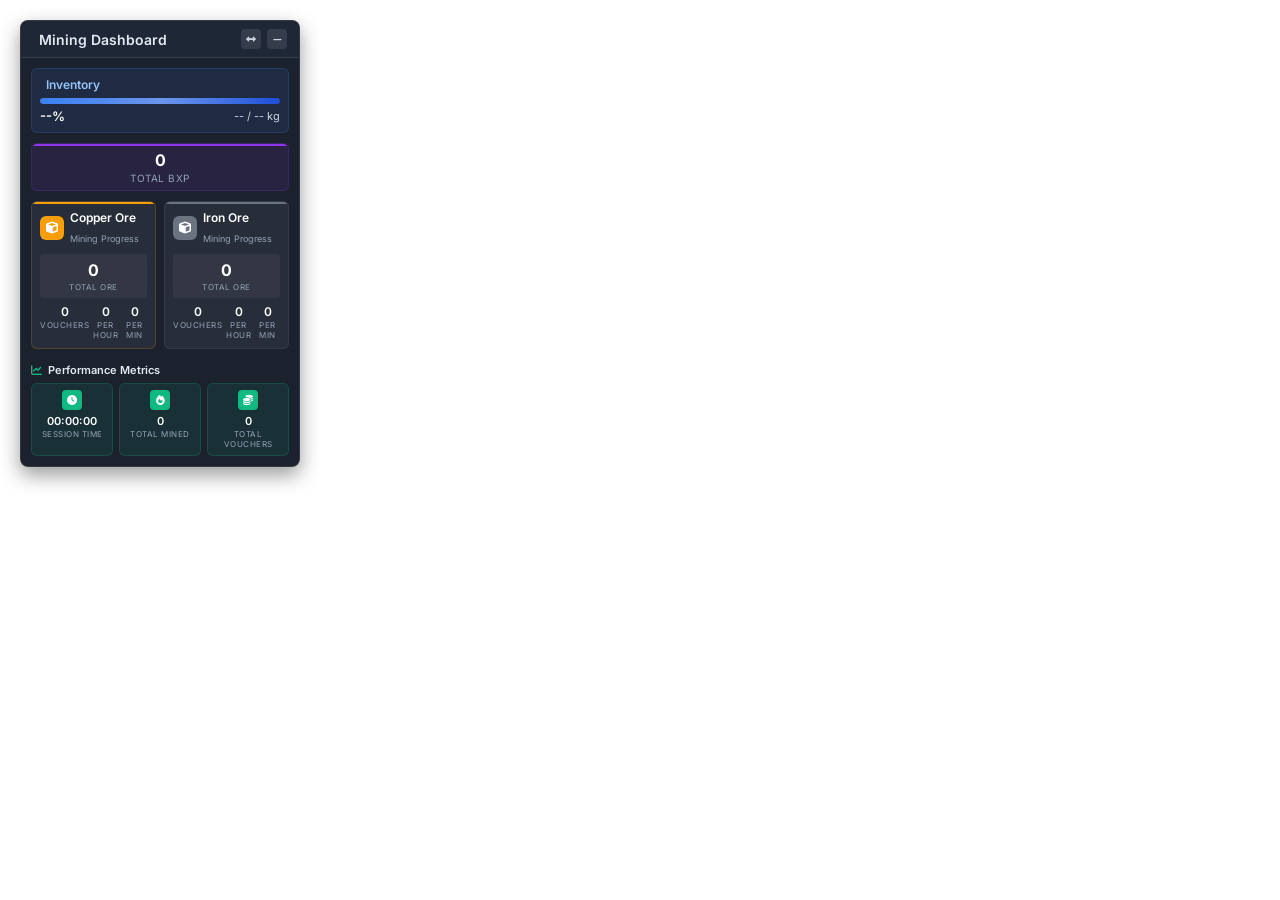
==== mining-helper/index.html @ 570bb560 "small ui inprovments" ====
<!DOCTYPE html>
<html lang="en">
<head>
  <meta charset="UTF-8" />
  <meta name="viewport" content="width=device-width, initial-scale=1.0" />
  <title>Mining Dashboard</title>
  <link rel="stylesheet" href="style.css" />
  <link href="https://cdnjs.cloudflare.com/ajax/libs/font-awesome/6.4.0/css/all.min.css" rel="stylesheet" />
</head>
<body>
  <div class="dashboard-container" id="draggableWindow">
    <div class="dashboard-header">
      <div class="header-content">
        <div class="header-title">
          <i class="fas fa-pickaxe"></i>
          <span>Mining Dashboard</span>
        </div>
        <div class="header-actions">
          <button class="btn-layout" id="layoutBtn" title="Toggle Layout">
            <i class="fas fa-arrows-alt-h"></i>
          </button>
          <button class="btn-minimize" id="minimizeBtn">
            <i class="fas fa-minus"></i>
          </button>
        </div>
      </div>
    </div>

    <div class="dashboard-content">
      <div class="left-column">
        <div class="inventory-overview">
          <div class="inventory-card">
            <div class="inventory-header">
              <i class="fas fa-backpack"></i>
              <span>Inventory</span>
            </div>
            <div class="inventory-progress">
              <div class="progress-bar">
                <div class="progress-fill" id="inventoryProgress"></div>
              </div>
              <div class="inventory-details">
                <span class="inventory-text" id="inv-percent">--%</span>
                <span class="inventory-capacity">
                  <span id="inv-current">--</span> / <span id="inv-max">--</span> kg
                </span>
              </div>
              <div id="alert-warning-badge" class="inventory-warning" hidden>Inventory high</div>
            </div>
          </div>
        </div>

        <div class="bxp-section">
          <div class="bxp-card">
            <div class="bxp-simple">
              <div class="bxp-value" id="total-bxp">0</div>
              <div class="bxp-label">Total BXP</div>
            </div>
          </div>
        </div>
      </div>

      <div class="ore-grid">
        <div class="ore-card copper-card">
          <div class="ore-header">
            <div class="ore-icon">
              <i class="fas fa-cube"></i>
            </div>
            <div class="ore-title">
              <h3>Copper Ore</h3>
              <span class="ore-subtitle">Mining Progress</span>
            </div>
          </div>
          
          <div class="ore-stats">
            <div class="stat-item main-stat">
              <div class="stat-value" id="copper-total">0</div>
              <div class="stat-label">Total Ore</div>
            </div>
            
            <div class="stat-row">
              <div class="stat-item">
                <div class="stat-value" id="copper-vouchers">0</div>
                <div class="stat-label">Vouchers</div>
              </div>
              <div class="stat-item">
                <div class="stat-value" id="copper-hr">0</div>
                <div class="stat-label">Per Hour</div>
              </div>
              <div class="stat-item">
                <div class="stat-value" id="copper-min">0</div>
                <div class="stat-label">Per Min</div>
              </div>
            </div>
          </div>
        </div>

        <div class="ore-card iron-card">
          <div class="ore-header">
            <div class="ore-icon">
              <i class="fas fa-cube"></i>
            </div>
            <div class="ore-title">
              <h3>Iron Ore</h3>
              <span class="ore-subtitle">Mining Progress</span>
            </div>
          </div>
          
          <div class="ore-stats">
            <div class="stat-item main-stat">
              <div class="stat-value" id="iron-total">0</div>
              <div class="stat-label">Total Ore</div>
            </div>
            
            <div class="stat-row">
              <div class="stat-item">
                <div class="stat-value" id="iron-vouchers">0</div>
                <div class="stat-label">Vouchers</div>
              </div>
              <div class="stat-item">
                <div class="stat-value" id="iron-hr">0</div>
                <div class="stat-label">Per Hour</div>
              </div>
              <div class="stat-item">
                <div class="stat-value" id="iron-min">0</div>
                <div class="stat-label">Per Min</div>
              </div>
            </div>
          </div>
        </div>
      </div>

      <div class="performance-section">
        <div class="section-header">
          <i class="fas fa-chart-line"></i>
          <span>Performance Metrics</span>
        </div>
        <div class="metrics-grid">
          <div class="metric-card">
            <div class="metric-icon">
              <i class="fas fa-clock"></i>
            </div>
            <div class="metric-content">
              <div class="metric-value" id="session-time">00:00:00</div>
              <div class="metric-label">Session Time</div>
            </div>
          </div>
          
          <div class="metric-card">
            <div class="metric-icon">
              <i class="fas fa-fire"></i>
            </div>
            <div class="metric-content">
              <div class="metric-value" id="total-mined">0</div>
              <div class="metric-label">Total Mined</div>
            </div>
          </div>
          
          <div class="metric-card">
            <div class="metric-icon">
              <i class="fas fa-coins"></i>
            </div>
            <div class="metric-content">
              <div class="metric-value" id="total-vouchers">0</div>
              <div class="metric-label">Total Vouchers</div>
            </div>
          </div>
        </div>
      </div>
    </div>
  </div>

  <script src="mining-tracker.js"></script>
</body>
</html>
---- mining-helper/style.css ----
@import url('https://fonts.googleapis.com/css2?family=Inter:wght@300;400;500;600;700&display=swap');

* {
  margin: 0;
  padding: 0;
  box-sizing: border-box;
}

body {
  font-family: 'Inter', 'Segoe UI', system-ui, -apple-system, sans-serif;
  background: transparent;
  user-select: none;
  overflow: hidden;
}

.dashboard-container {
  position: fixed;
  top: 20px;
  left: 20px;
  width: 280px;
  background: rgba(15, 23, 35, 0.95);
  border: 1px solid rgba(255, 255, 255, 0.1);
  border-radius: 8px;
  box-shadow: 0 8px 20px rgba(0, 0, 0, 0.4);
  color: #ffffff;
  z-index: 9999;
  overflow: hidden;
  will-change: transform;
  transition: width 0.3s ease, height 0.3s ease;
}

.dashboard-container.horizontal {
  width: 560px;
  height: auto;
}

.dashboard-container.horizontal .dashboard-content {
  flex-direction: row;
  align-items: flex-start;
  gap: 8px;
}

.dashboard-container.horizontal .inventory-overview,
.dashboard-container.horizontal .bxp-section {
  margin: 0;
  padding: 0;
}

.dashboard-container.horizontal .left-column {
  display: flex;
  flex-direction: column;
  flex: 0 0 140px;
  gap: 0;
}

.dashboard-container.horizontal .ore-grid {
  flex: 1;
  grid-template-columns: 1fr 1fr;
  gap: 8px;
}

.dashboard-container.horizontal .performance-section {
  display: none;
}


.bxp-section {
  margin-top: 0;
}

.bxp-card {
  background: rgba(147, 51, 234, 0.1);
  border: 1px solid rgba(147, 51, 234, 0.2);
  border-radius: 6px;
  padding: 6px;
  position: relative;
  overflow: hidden;
}

.bxp-card::before {
  content: '';
  position: absolute;
  top: 0;
  left: 0;
  right: 0;
  height: 2px;
  background: #9333ea;
}

.bxp-simple {
  text-align: center;
}

.bxp-simple .bxp-value {
  font-size: 16px;
  font-weight: 700;
  color: #ffffff;
  margin-bottom: 2px;
}

.bxp-simple .bxp-label {
  font-size: 10px;
  color: #94a3b8;
  text-transform: uppercase;
  letter-spacing: 0.5px;
}

.dashboard-container.minimized {
  height: 40px;
  overflow: hidden;
}

.dashboard-container.horizontal.minimized {
  height: 40px;
  width: 560px;
}

.dashboard-header {
  background: rgba(30, 40, 55, 0.8);
  border-bottom: 1px solid rgba(255, 255, 255, 0.1);
  padding: 8px 12px;
  cursor: move;
  user-select: none;
}

.header-content {
  display: flex;
  justify-content: space-between;
  align-items: center;
}

.header-title {
  display: flex;
  align-items: center;
  gap: 6px;
  font-weight: 600;
  font-size: 14px;
  color: #e2e8f0;
}

.header-title i {
  color: #f59e0b;
  font-size: 14px;
}

.header-actions {
  display: flex;
  gap: 6px;
}

.btn-minimize,
.btn-layout {
  background: rgba(255, 255, 255, 0.1);
  border: none;
  border-radius: 4px;
  width: 20px;
  height: 20px;
  display: flex;
  align-items: center;
  justify-content: center;
  color: #cbd5e1;
  cursor: pointer;
  font-size: 10px;
}

.btn-minimize:hover,
.btn-layout:hover {
  background: rgba(255, 255, 255, 0.2);
  color: #ffffff;
}

.dashboard-content {
  padding: 10px;
  display: flex;
  flex-direction: column;
  gap: 10px;
}

.dashboard-container:not(.horizontal) .left-column {
  display: contents;
}

.dashboard-container.horizontal .left-column {
  display: flex;
  flex-direction: column;
  flex: 0 0 140px;
  gap: 2px; 
}

.inventory-overview {
  margin-bottom: 0;
}

.inventory-card {
  background: rgba(59, 130, 246, 0.1);
  border: 1px solid rgba(59, 130, 246, 0.2);
  border-radius: 6px;
  padding: 8px;
}

.inventory-header {
  display: flex;
  align-items: center;
  gap: 6px;
  margin-bottom: 6px;
  font-weight: 600;
  color: #93c5fd;
  font-size: 12px;
}

.inventory-header i {
  font-size: 12px;
}

.inventory-progress {
  display: flex;
  flex-direction: column;
  gap: 4px;
}

.progress-bar {
  width: 100%;
  height: 6px;
  background: rgba(255, 255, 255, 0.1);
  border-radius: 3px;
  overflow: hidden;
  position: relative;
}

.progress-fill {
  height: 100%;
  background: linear-gradient(90deg, #3b82f6, #1d4ed8);
  border-radius: 3px;
  position: relative;
}

.progress-fill::after {
  content: '';
  position: absolute;
  top: 0;
  left: 0;
  right: 0;
  bottom: 0;
  background: linear-gradient(90deg, transparent, rgba(255, 255, 255, 0.3), transparent);
  animation: shimmer 2s infinite;
}

@keyframes shimmer {
  0% { transform: translateX(-100%); }
  100% { transform: translateX(100%); }
}

.inventory-details {
  display: flex;
  justify-content: space-between;
  align-items: center;
}

.inventory-warning {
  margin-top: 8px;
  padding: 4px 8px;
  border-radius: 999px;
  background: rgba(239, 68, 68, 0.18);
  color: #fecaca;
  font-size: 10px;
  font-weight: 700;
  text-transform: uppercase;
  letter-spacing: 0.5px;
  border: 1px solid rgba(239, 68, 68, 0.3);
  animation: flash 1s infinite;
}

@keyframes flash {
  0%, 50% { opacity: 1; }
  51%, 100% { opacity: 0.3; }
}

.inventory-card.alerting {
  border-color: rgba(239, 68, 68, 0.4);
  box-shadow: 0 0 0 1px rgba(239, 68, 68, 0.15);
}

.inventory-text {
  font-weight: 600;
  font-size: 13px;
  color: #ffffff;
}

.inventory-capacity {
  font-size: 11px;
  color: #cbd5e1;
}

.ore-grid {
  display: grid;
  grid-template-columns: 1fr 1fr;
  gap: 8px;
}

.ore-card {
  background: rgba(255, 255, 255, 0.05);
  border: 1px solid rgba(255, 255, 255, 0.1);
  border-radius: 6px;
  padding: 8px;
  position: relative;
  overflow: hidden;
}

.ore-card::before {
  content: '';
  position: absolute;
  top: 0;
  left: 0;
  right: 0;
  height: 2px;
  background: var(--ore-color);
}

.copper-card {
  --ore-color: #f59e0b;
  --ore-color-light: #fbbf24;
  border-color: rgba(245, 158, 11, 0.2);
}

.iron-card {
  --ore-color: #6b7280;
  --ore-color-light: #9ca3af;
  border-color: rgba(107, 114, 128, 0.2);
}

.ore-card:hover {
  border-color: var(--ore-color);
}

.ore-header {
  display: flex;
  align-items: center;
  gap: 6px;
  margin-bottom: 8px;
}

.ore-icon {
  width: 24px;
  height: 24px;
  border-radius: 6px;
  background: var(--ore-color);
  display: flex;
  align-items: center;
  justify-content: center;
  color: white;
  font-size: 12px;
}

.ore-title h3 {
  font-size: 12px;
  font-weight: 600;
  color: #ffffff;
  margin-bottom: 1px;
}

.ore-subtitle {
  font-size: 9px;
  color: #94a3b8;
}

.ore-stats {
  display: flex;
  flex-direction: column;
  gap: 6px;
}

.main-stat {
  text-align: center;
  padding: 6px;
  background: rgba(255, 255, 255, 0.05);
  border-radius: 4px;
}

.main-stat .stat-value {
  font-size: 16px;
  font-weight: 700;
  color: #ffffff;
  margin-bottom: 2px;
}

.stat-row {
  display: grid;
  grid-template-columns: 1fr 1fr 1fr;
  gap: 4px;
}

.stat-item {
  text-align: center;
}

.stat-value {
  font-size: 12px;
  font-weight: 600;
  color: #ffffff;
  margin-bottom: 1px;
}

.stat-label {
  font-size: 8px;
  color: #94a3b8;
  text-transform: uppercase;
  letter-spacing: 0.5px;
}

.performance-section {
  margin-top: 4px;
}

.section-header {
  display: flex;
  align-items: center;
  gap: 6px;
  margin-bottom: 6px;
  font-weight: 600;
  color: #e2e8f0;
  font-size: 11px;
}

.section-header i {
  color: #10b981;
  font-size: 11px;
}

.metrics-grid {
  display: grid;
  grid-template-columns: 1fr 1fr 1fr;
  gap: 6px;
}

.metric-card {
  background: rgba(16, 185, 129, 0.1);
  border: 1px solid rgba(16, 185, 129, 0.2);
  border-radius: 6px;
  padding: 6px;
  display: flex;
  flex-direction: column;
  align-items: center;
  text-align: center;
}

.metric-card:hover {
  border-color: rgba(16, 185, 129, 0.4);
}

.metric-icon {
  width: 20px;
  height: 20px;
  border-radius: 4px;
  background: #10b981;
  display: flex;
  align-items: center;
  justify-content: center;
  color: white;
  font-size: 10px;
  margin-bottom: 4px;
}

.metric-content {
  width: 100%;
}

.metric-value {
  font-size: 11px;
  font-weight: 600;
  color: #ffffff;
  margin-bottom: 1px;
}

.metric-label {
  font-size: 8px;
  color: #94a3b8;
  text-transform: uppercase;
  letter-spacing: 0.5px;
}

.status-indicator {
  position: absolute;
  bottom: 8px;
  right: 12px;
  display: flex;
  align-items: center;
  gap: 4px;
  font-size: 9px;
  color: #94a3b8;
}

.status-dot {
  width: 6px;
  height: 6px;
  border-radius: 50%;
  background: #10b981;
  animation: pulse 2s infinite;
}

@keyframes pulse {
  0%, 100% { opacity: 1; }
  50% { opacity: 0.5; }
}

.ore-zero {
  color: #ef4444 !important;
  background: rgba(239, 68, 68, 0.2) !important;
  border: 1px solid rgba(239, 68, 68, 0.3) !important;
  border-radius: 3px;
  padding: 2px 4px;
  font-weight: 700 !important;
}

@media (max-width: 480px) {
  .dashboard-container {
    width: 260px;
    left: 10px;
    top: 10px;
  }
  
  .dashboard-container.horizontal {
    width: 500px;
  }
  
  .ore-grid {
    grid-template-columns: 1fr;
  }
  
  .metrics-grid {
    grid-template-columns: 1fr;
  }
}
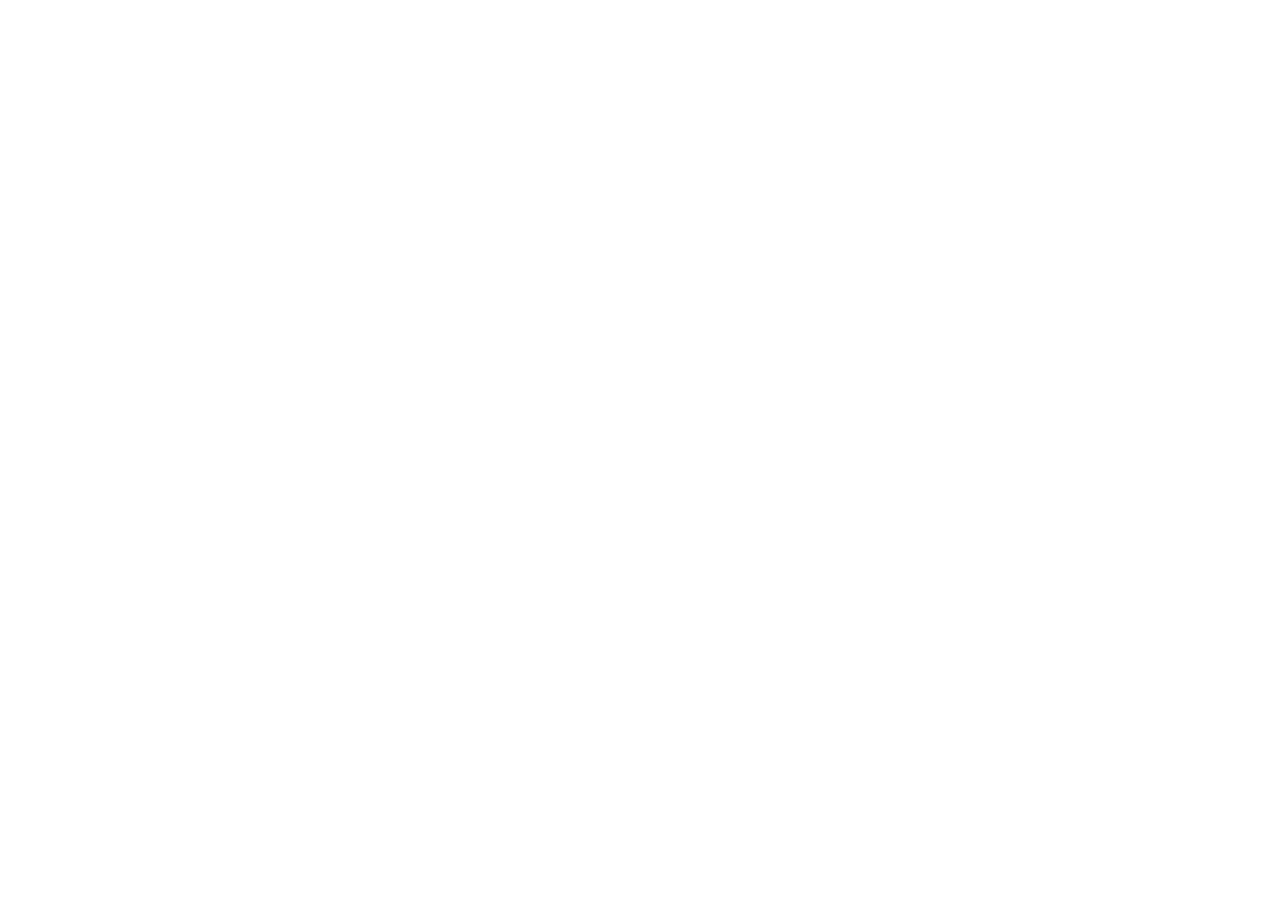
==== commit 29f241f0: "Merge pull request #1 from epopp1203/Different-approach-to-alerts This Alert sound is :pog:" ====
--- a/mining-helper/index.html
+++ b/mining-helper/index.html
@@ -169,6 +169,7 @@
     </div>
   </div>
 
+  <audio id="alertSound" src="alert.mp3" preload="auto"></audio>
   <script src="mining-tracker.js"></script>
 </body>
 </html>
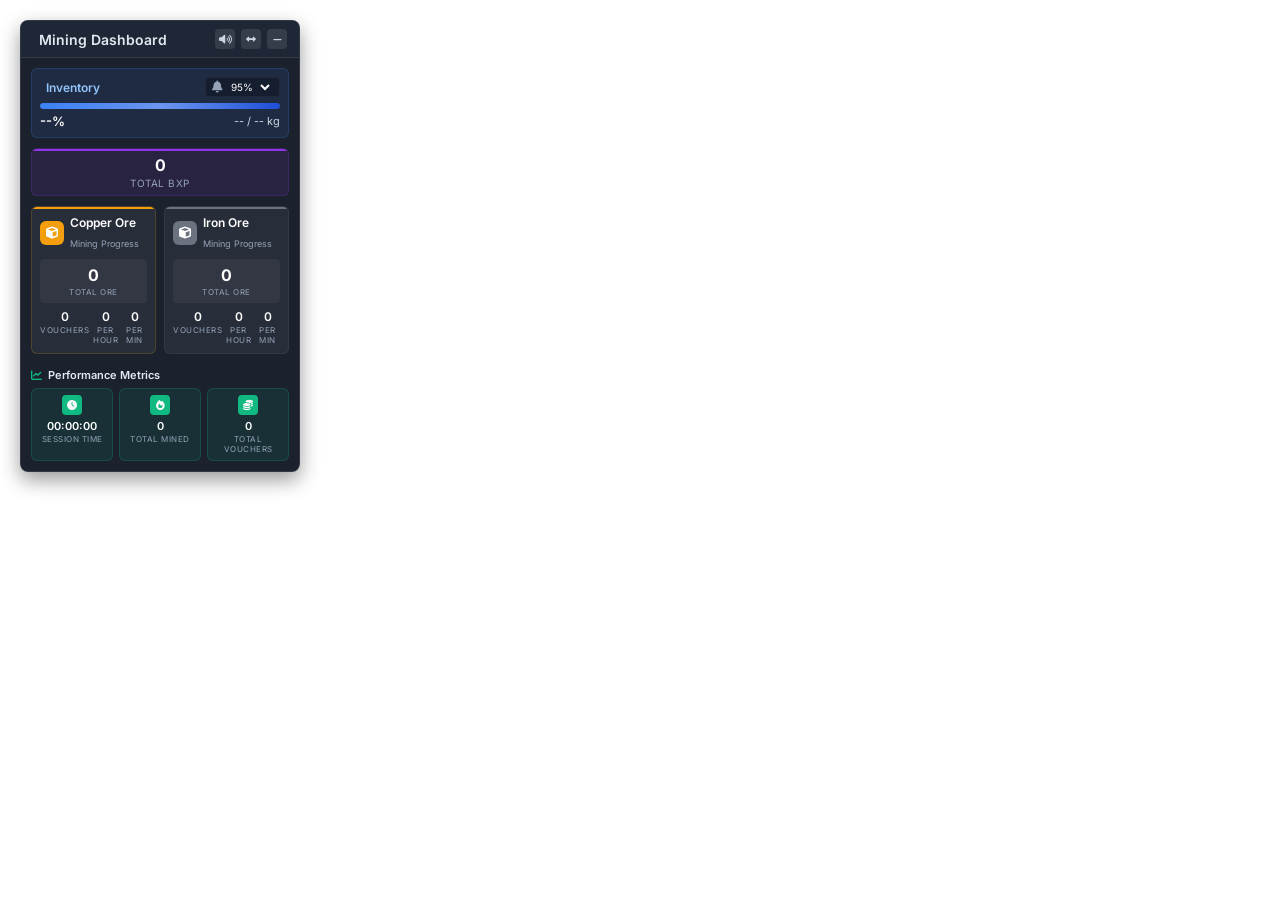
==== commit ef9ae150: "Temp update while I debug" ====
--- a/mining-helper/index.html
+++ b/mining-helper/index.html
@@ -16,6 +16,9 @@
           <span>Mining Dashboard</span>
         </div>
         <div class="header-actions">
+          <button class="btn-mute" id="muteBtn" title="Mute Alert">
+            <i class="fas fa-volume-up"></i>
+          </button>
           <button class="btn-layout" id="layoutBtn" title="Toggle Layout">
             <i class="fas fa-arrows-alt-h"></i>
           </button>
@@ -31,8 +34,26 @@
         <div class="inventory-overview">
           <div class="inventory-card">
             <div class="inventory-header">
-              <i class="fas fa-backpack"></i>
-              <span>Inventory</span>
+              <div class="header-left">
+                <i class="fas fa-backpack"></i>
+                <span>Inventory</span>
+              </div>
+              <div class="threshold-container" title="Alert Threshold">
+                <i class="fas fa-bell"></i>
+                <select id="thresholdSelect" class="threshold-dropdown">
+                  <option value="50">50%</option>
+                  <option value="55">55%</option>
+                  <option value="60">60%</option>
+                  <option value="65">65%</option>
+                  <option value="70">70%</option>
+                  <option value="75">75%</option>
+                  <option value="80">80%</option>
+                  <option value="85">85%</option>
+                  <option value="90">90%</option>
+                  <option value="95" selected>95%</option>
+                  <option value="100">100%</option>
+                </select>
+              </div>
             </div>
             <div class="inventory-progress">
               <div class="progress-bar">
@@ -48,7 +69,7 @@
             </div>
           </div>
         </div>
-
+        
         <div class="bxp-section">
           <div class="bxp-card">
             <div class="bxp-simple">
@@ -169,7 +190,7 @@
     </div>
   </div>
 
-  <audio id="alertSound" src="alert.mp3" preload="auto"></audio>
+  <audio id="alertSound" src="Alert.mp3" preload="auto"></audio>
   <script src="mining-tracker.js"></script>
 </body>
 </html>
--- a/mining-helper/style.css
+++ b/mining-helper/style.css
@@ -28,7 +28,78 @@
   will-change: transform;
   transition: width 0.3s ease, height 0.3s ease;
 }
-
+/* ... existing styles ... */
+
+/* Mute Button Styles */
+.btn-mute {
+  background: rgba(255, 255, 255, 0.1);
+  border: none;
+  border-radius: 4px;
+  width: 20px;
+  height: 20px;
+  display: flex;
+  align-items: center;
+  justify-content: center;
+  color: #cbd5e1;
+  cursor: pointer;
+  font-size: 10px;
+}
+
+.btn-mute:hover {
+  background: rgba(255, 255, 255, 0.2);
+  color: #ffffff;
+}
+
+.btn-mute.muted {
+  color: #f87171;
+  background: rgba(248, 113, 113, 0.15);
+}
+
+/* Updated Inventory Header */
+.inventory-header {
+  display: flex;
+  justify-content: space-between;
+  align-items: center;
+  width: 100%;
+}
+
+.header-left {
+  display: flex;
+  align-items: center;
+  gap: 6px;
+}
+
+/* Threshold Container & Dropdown */
+.threshold-container {
+  display: flex;
+  align-items: center;
+  gap: 4px;
+  background: rgba(0, 0, 0, 0.3);
+  padding: 2px 6px;
+  border-radius: 4px;
+  border: 1px solid rgba(255, 255, 255, 0.05);
+}
+
+.threshold-container i {
+  font-size: 9px;
+  color: #94a3b8;
+}
+
+.threshold-dropdown {
+  background: transparent;
+  color: #ffffff;
+  border: none;
+  font-size: 10px;
+  font-family: inherit;
+  cursor: pointer;
+  outline: none;
+  padding: 0;
+}
+
+.threshold-dropdown option {
+  background: #0f1723; /* Dark dashboard background */
+  color: #ffffff;
+}
 .dashboard-container.horizontal {
   width: 560px;
   height: auto;
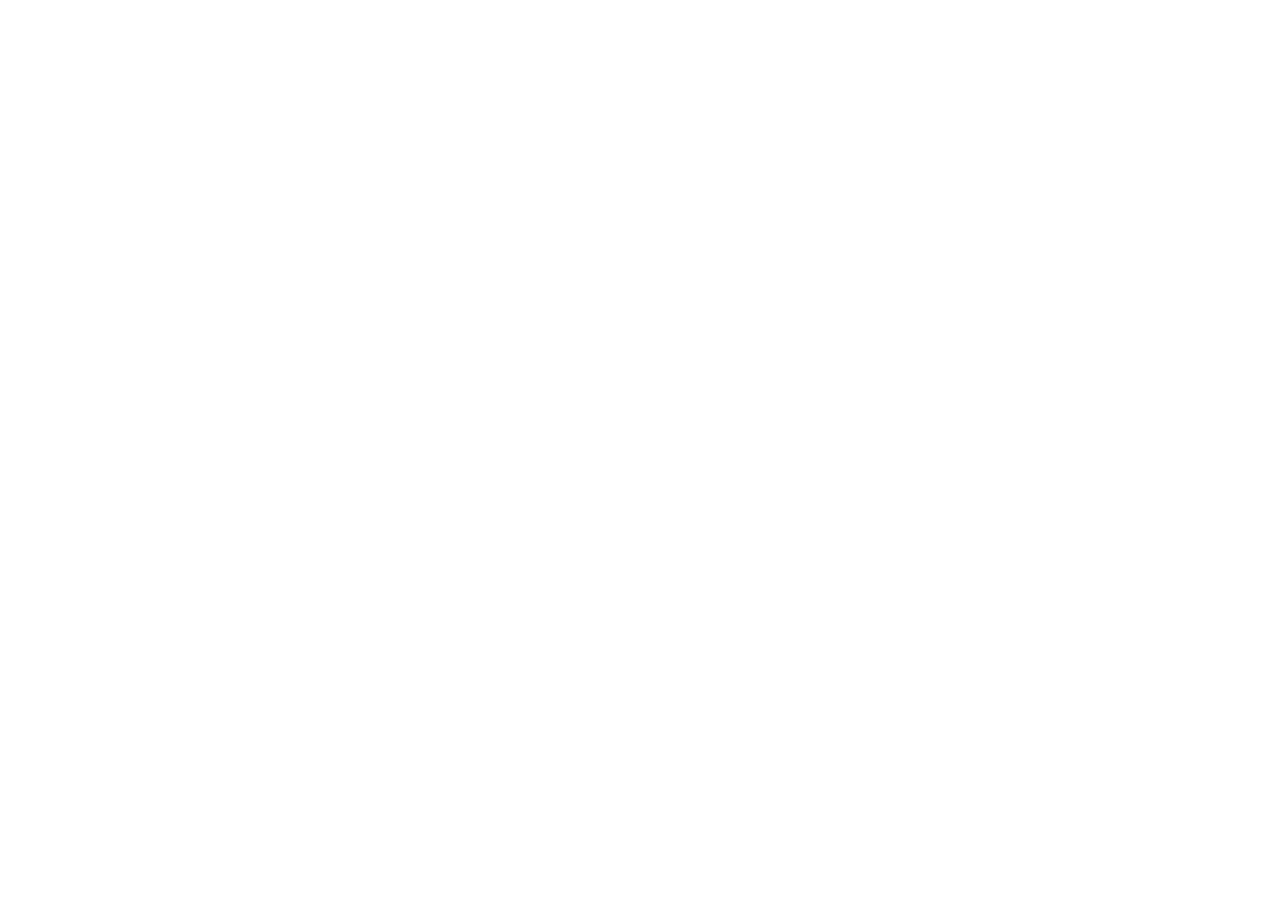
==== commit ee0f4a8d: "Add session, auto-exchange, ETA & UI tweaks Introduce several UI and behavior enhancements to the mi" ====
--- a/mining-helper/index.html
+++ b/mining-helper/index.html
@@ -15,7 +15,14 @@
           <i class="fas fa-pickaxe"></i>
           <span>Mining Dashboard</span>
         </div>
+        <div id="minimized-stats" class="minimized-stats"></div>
         <div class="header-actions">
+          <button class="btn-autoexchange active" id="autoExchangeBtn" title="Auto-Exchange: On">
+            <i class="fas fa-sync-alt"></i>
+          </button>
+          <button class="btn-opacity" id="opacityBtn" title="Cycle Opacity">
+            <i class="fas fa-adjust"></i>
+          </button>
           <button class="btn-mute" id="muteBtn" title="Mute Alert">
             <i class="fas fa-volume-up"></i>
           </button>
@@ -61,9 +68,14 @@
               </div>
               <div class="inventory-details">
                 <span class="inventory-text" id="inv-percent">--%</span>
+                <span id="inv-eta" class="inv-eta"></span>
                 <span class="inventory-capacity">
                   <span id="inv-current">--</span> / <span id="inv-max">--</span> kg
                 </span>
+              </div>
+              <div id="waiting-state" class="waiting-state" hidden>
+                <i class="fas fa-circle-notch fa-spin"></i>
+                <span>Waiting for data...</span>
               </div>
               <div id="alert-warning-badge" class="inventory-warning" hidden>Inventory high</div>
             </div>
@@ -104,7 +116,7 @@
                 <div class="stat-label">Vouchers</div>
               </div>
               <div class="stat-item">
-                <div class="stat-value" id="copper-hr">0</div>
+                <div class="stat-value" id="copper-hr">0 <span class="rate-trend" id="copper-trend"></span></div>
                 <div class="stat-label">Per Hour</div>
               </div>
               <div class="stat-item">
@@ -138,7 +150,7 @@
                 <div class="stat-label">Vouchers</div>
               </div>
               <div class="stat-item">
-                <div class="stat-value" id="iron-hr">0</div>
+                <div class="stat-value" id="iron-hr">0 <span class="rate-trend" id="iron-trend"></span></div>
                 <div class="stat-label">Per Hour</div>
               </div>
               <div class="stat-item">
@@ -185,12 +197,25 @@
               <div class="metric-label">Total Vouchers</div>
             </div>
           </div>
+          <div class="metric-card">
+            <div class="metric-icon">
+              <i class="fas fa-exchange-alt"></i>
+            </div>
+            <div class="metric-content">
+              <div class="metric-value" id="total-exchanges">0</div>
+              <div class="metric-label">Exchanges</div>
+            </div>
+          </div>
         </div>
       </div>
     </div>
   </div>
 
   <audio id="alertSound" src="Alert.mp3" preload="auto"></audio>
+  <div id="session-toast" class="session-toast" hidden>
+    <div class="toast-title"><i class="fas fa-chart-bar"></i> Session Summary</div>
+    <div class="toast-body" id="toast-body"></div>
+  </div>
   <script src="mining-tracker.js"></script>
 </body>
 </html>
--- a/mining-helper/style.css
+++ b/mining-helper/style.css
@@ -303,6 +303,15 @@
   background: linear-gradient(90deg, #3b82f6, #1d4ed8);
   border-radius: 3px;
   position: relative;
+  transition: background 0.5s ease;
+}
+
+.progress-fill.warn {
+  background: linear-gradient(90deg, #f59e0b, #d97706);
+}
+
+.progress-fill.danger {
+  background: linear-gradient(90deg, #ef4444, #dc2626);
 }
 
 .progress-fill::after {
@@ -499,7 +508,7 @@
 
 .metrics-grid {
   display: grid;
-  grid-template-columns: 1fr 1fr 1fr;
+  grid-template-columns: 1fr 1fr;
   gap: 6px;
 }
 
@@ -601,3 +610,141 @@
     grid-template-columns: 1fr;
   }
 }
+
+/* ── Minimized stats bar ── */
+.minimized-stats {
+  display: none;
+  flex: 1;
+  text-align: center;
+  font-size: 10px;
+  color: #94a3b8;
+  padding: 0 8px;
+  white-space: nowrap;
+  overflow: hidden;
+  text-overflow: ellipsis;
+}
+
+.dashboard-container.minimized .minimized-stats {
+  display: block;
+}
+
+.dashboard-container.minimized .header-title span {
+  display: none;
+}
+
+/* ── Inventory ETA ── */
+.inv-eta {
+  font-size: 10px;
+  color: #94a3b8;
+  font-weight: 500;
+  flex: 1;
+  text-align: center;
+}
+
+/* ── Rate trend indicators ── */
+.rate-trend {
+  font-size: 9px;
+  font-weight: 700;
+  margin-left: 2px;
+}
+
+.trend-up   { color: #10b981; }
+.trend-down { color: #ef4444; }
+.trend-neutral { color: #6b7280; }
+
+/* ── Waiting for data state ── */
+.waiting-state {
+  display: flex;
+  align-items: center;
+  gap: 6px;
+  font-size: 10px;
+  color: #94a3b8;
+  padding: 4px 2px;
+}
+
+.waiting-state i {
+  color: #3b82f6;
+  font-size: 10px;
+}
+
+/* ── Session summary toast ── */
+.session-toast {
+  position: fixed;
+  bottom: 20px;
+  right: 20px;
+  background: rgba(15, 23, 35, 0.97);
+  border: 1px solid rgba(16, 185, 129, 0.3);
+  border-radius: 8px;
+  padding: 12px 14px;
+  color: #ffffff;
+  z-index: 10000;
+  min-width: 180px;
+  box-shadow: 0 8px 20px rgba(0, 0, 0, 0.5);
+  animation: toastIn 0.3s ease;
+}
+
+.toast-title {
+  font-size: 11px;
+  font-weight: 700;
+  color: #10b981;
+  margin-bottom: 6px;
+  display: flex;
+  align-items: center;
+  gap: 6px;
+}
+
+.toast-body div {
+  font-size: 11px;
+  color: #cbd5e1;
+  padding: 1px 0;
+}
+
+@keyframes toastIn {
+  from { opacity: 0; transform: translateY(10px); }
+  to   { opacity: 1; transform: translateY(0); }
+}
+
+/* ── Auto-exchange toggle button ── */
+.btn-autoexchange {
+  background: rgba(241, 6, 6, 0.1);
+  border: none;
+  border-radius: 4px;
+  width: 20px;
+  height: 20px;
+  display: flex;
+  align-items: center;
+  justify-content: center;
+  color: #ff0000;
+  cursor: pointer;
+  font-size: 10px;
+}
+
+.btn-autoexchange:hover {
+  background: rgba(255, 255, 255, 0.2);
+  color: #ffffff;
+}
+
+.btn-autoexchange.active {
+  color: #10b981;
+  background: rgba(16, 185, 129, 0.15);
+}
+
+/* ── Opacity cycle button ── */
+.btn-opacity {
+  background: rgba(255, 255, 255, 0.1);
+  border: none;
+  border-radius: 4px;
+  width: 20px;
+  height: 20px;
+  display: flex;
+  align-items: center;
+  justify-content: center;
+  color: #cbd5e1;
+  cursor: pointer;
+  font-size: 10px;
+}
+
+.btn-opacity:hover {
+  background: rgba(255, 255, 255, 0.2);
+  color: #ffffff;
+}
